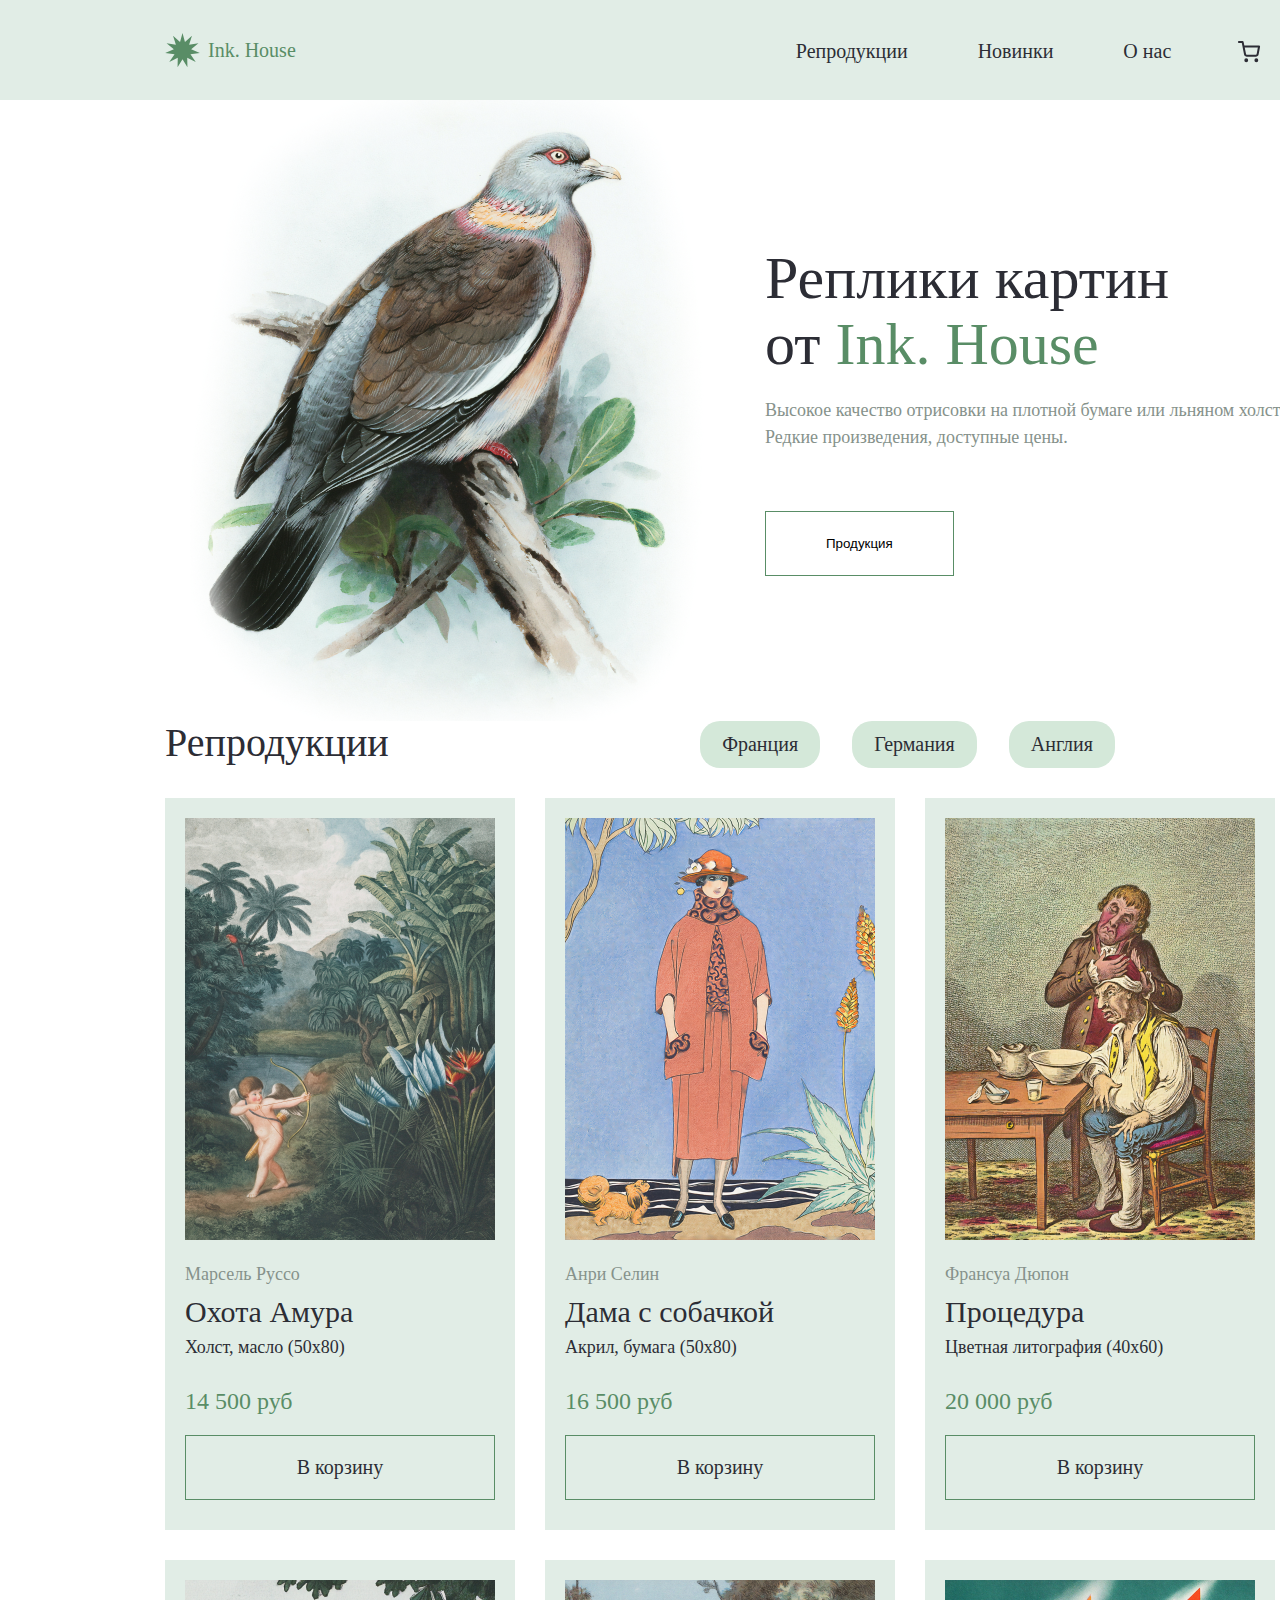
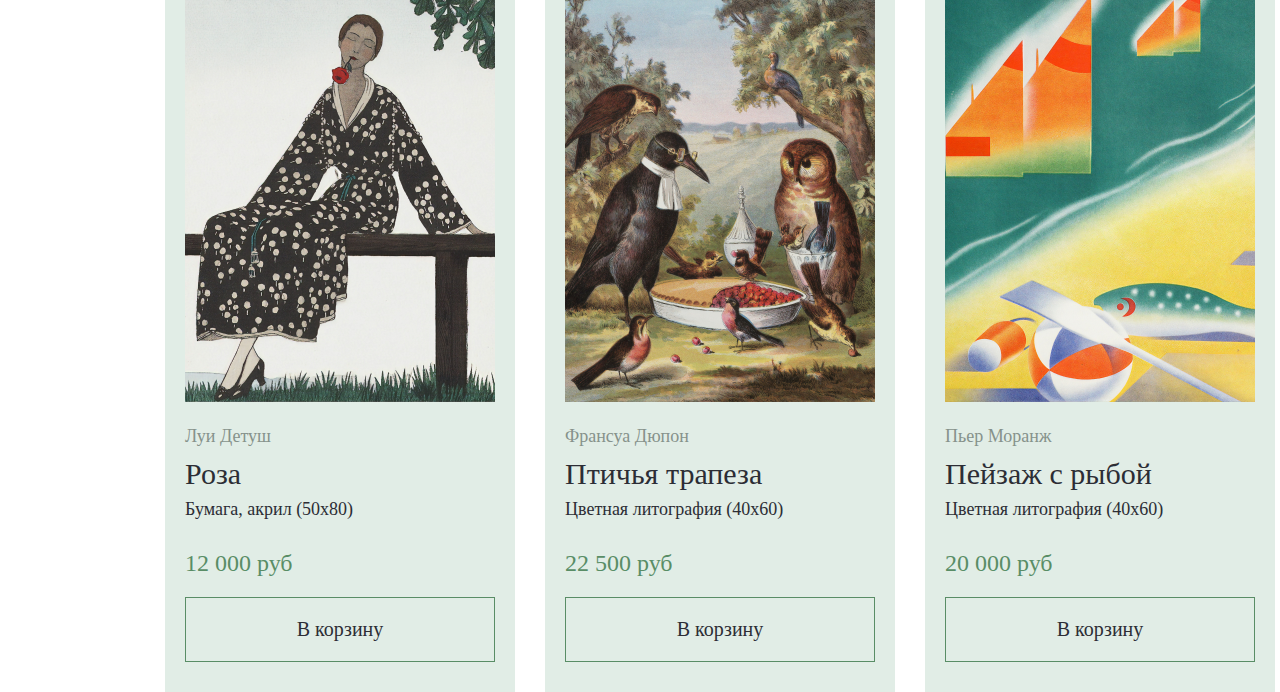
==== main.html @ d9ef2e5d "House" ====
<!DOCTYPE html>
<html lang="en">
  <head>
    <meta charset="UTF-8" />
    <meta name="viewport" content="width=device-width, initial-scale=1.0" />
    <link
      rel="shortcut icon"
      href="/style/img/favicon.ico"
      type="image/x-icon"
    />
    <link rel="stylesheet" href="/style/style.css" />
    <title>House</title>
  </head>
  <body>
    <section class="main">
      <header class="header">
        <div class="container">
          <div class="header__wrapper">
            <div class="header__content">
              <img src="style/img/svg/1.svg" alt="1" />
              <span class="header__name">Ink. House</span>
            </div>
            <!-- //menu -->
            <nav class="header__nav">
              <ul class="header__menu">
                <li><a class="header__menu-itm" href="#">Репродукции</a></li>
                <li><a class="header__menu-itm" href="#">Новинки</a></li>
                <li><a class="header__menu-itm" href="#">О нас</a></li>
                <li>
                  <a class="header__menu-itm-cart" href="#"
                    ><svg
                      width="24"
                      height="24"
                      viewbox="0 0 24 24"
                      fill="none"
                      xmlns="http://www.w3.org/2000/svg"
                    >
                      <path
                        d="M9.24992 21.1667C9.75618 21.1667 10.1666 20.7563 10.1666 20.25C10.1666 19.7438 9.75618 19.3334 9.24992 19.3334C8.74366 19.3334 8.33325 19.7438 8.33325 20.25C8.33325 20.7563 8.74366 21.1667 9.24992 21.1667Z"
                        stroke="currentColor"
                        stroke-width="2"
                        stroke-linecap="round"
                        stroke-linejoin="round"
                      />
                      <path
                        d="M19.3334 21.1667C19.8397 21.1667 20.2501 20.7563 20.2501 20.25C20.2501 19.7438 19.8397 19.3334 19.3334 19.3334C18.8272 19.3334 18.4167 19.7438 18.4167 20.25C18.4167 20.7563 18.8272 21.1667 19.3334 21.1667Z"
                        stroke="currentColor"
                        stroke-width="2"
                        stroke-linecap="round"
                        stroke-linejoin="round"
                      />
                      <path
                        d="M1.91675 1.91663H5.58341L8.04008 14.1908C8.12391 14.6128 8.3535 14.9919 8.68866 15.2617C9.02383 15.5315 9.44322 15.6749 9.87341 15.6666H18.7834C19.2136 15.6749 19.633 15.5315 19.9682 15.2617C20.3033 14.9919 20.5329 14.6128 20.6167 14.1908L22.0834 6.49996H6.50008"
                        stroke="currentColor"
                        stroke-width="2"
                        stroke-linecap="round"
                        stroke-linejoin="round"
                      />
                    </svg>
                  </a>
                </li>
              </ul>
            </nav>
          </div>
        </div>
      </header>
      <!-- //main -->
      <div class="container">
        <div class="main__wrapper">
          <img class="main__img" src="./style/img/png/3.png" alt="3" />
          <div class="main__block">
            <h1 class="main__title">
              Реплики картин от <span class="main__title-green"
                >Ink. House</span
              >
            </h1>
            <p class="main__text">
              Высокое качество отрисовки на плотной бумаге или льняном холсте.
              Редкие произведения, доступные цены.
            </p>
            <button class="main__btn">Продукция</button>
          </div>
        </div>
      </div>
    </section>
    <!-- //catalog -->
    <section class="catalog">
      <div class="container">
        <div class="catalog__wrapper">
          <div class="catalog__container">
            <span class="catalog__title">Репродукции</span>

            <div class="catalog__countries">
              <button class="catalog__btn">Франция</button>
              <button class="catalog__btn">Германия</button>
              <button class="catalog__btn">Англия</button>
            </div>
          </div>
        </div>
        <!-- //card -->
        <div class="card__wrapper">
          <!-- //card-1 -->
          <div class="card__container">
            <img class="card__img" src="style/img/jpj/1.jpg" alt="1" />
            <div class="card__block">
              <span class="card__name">Марсель Руссо</span>
              <span class="card__title">Охота Амура</span>
              <span class="card__description">Холст, масло (50х80) </span>
              <span class="card__price">14 500 руб</span>
              <button class="card__btn">В корзину</button>
            </div>
          </div>
          <!-- //card-2 -->
          <div class="card__container">
            <img class="card__img" src="style/img/jpj/2.jpg" alt="1" />
            <div class="card__block">
              <span class="card__name">Анри Селин</span>
              <span class="card__title">Дама с собачкой</span>
              <span class="card__description">Акрил, бумага (50х80)</span>
              <span class="card__price">16 500 руб</span>
              <button class="card__btn">В корзину</button>
            </div>
          </div>
          <!-- //card-3 -->
          <div class="card__container">
            <img class="card__img" src="style/img/jpj/3.jpg" alt="1" />
            <div class="card__block">
              <span class="card__name">Франсуа Дюпон</span>
              <span class="card__title">Процедура</span>
              <span class="card__description">Цветная литография (40х60) </span>
              <span class="card__price">20 000 руб</span>
              <button class="card__btn">В корзину</button>
            </div>
          </div>
          <!-- //card-4 -->
          <div class="card__container">
            <img class="card__img" src="style/img/jpj/4.jpg" alt="1" />
            <div class="card__block">
              <span class="card__name">Луи Детуш</span>
              <span class="card__title">Роза</span>
              <span class="card__description">Бумага, акрил (50х80)</span>
              <span class="card__price">12 000 руб</span>
              <button class="card__btn">В корзину</button>
            </div>
          </div>
          <!-- //card-5 -->
          <div class="card__container">
            <img class="card__img" src="style/img/jpj/5.jpg" alt="1" />
            <div class="card__block">
              <span class="card__name">Франсуа Дюпон</span>
              <span class="card__title">Птичья трапеза</span>
              <span class="card__description">Цветная литография (40х60)</span>
              <span class="card__price">22 500 руб</span>
              <button class="card__btn">В корзину</button>
            </div>
          </div>
          <!-- //card-6 -->
          <div class="card__container">
            <img class="card__img" src="style/img/jpj/6.jpg" alt="1" />
            <div class="card__block">
              <span class="card__name">Пьер Моранж</span>
              <span class="card__title">Пейзаж с рыбой</span>
              <span class="card__description">Цветная литография (40х60)</span>
              <span class="card__price">20 000 руб</span>
              <button class="card__btn">В корзину</button>
            </div>
          </div>
        </div>
      </div>
    </section>
  </body>
</html>
---- style/style.css ----
@font-face {
  font-family: "Raleway ";
  src: url("style/fonts/Raleway-Italic-VariableFont_wght.ttf") format("truetype");
  font-weight: 500;
  font-style: normal;
}
@font-face {
  font-family: "Raleway ";
  src: url("style/fonts/Raleway-VariableFont_wght.ttf") format("truetype");
  font-weight: 700;
  font-style: normal;
}
.main__wrapper {
  display: grid;
  grid-template-columns: max-content max-content;
  -moz-column-gap: 60px;
       column-gap: 60px;
}
.main__img {
  max-width: 540px;
  width: 100%;
  height: 621px;
}
.main__block {
  margin-top: 145px;
  max-width: 540px;
  width: 100%;
  height: 331px;
}
.main__title {
  font-family: "Raleway ";
  font-size: 60px;
  font-weight: 500;
  color: #2c2d35;
  font-style: normal;
  line-height: 110%;
}
.main__title-green {
  color: #598d66;
}
.main__text {
  margin-top: 20px;
  margin-bottom: 60px;
  font-family: "Raleway ";
  font-size: 18px;
  font-weight: 500;
  color: #86928b;
  font-style: normal;
  line-height: 150%;
}
.main__btn {
  display: inline-flex;
  height: 65px;
  padding: 20px 60px;
  justify-content: center;
  align-items: center;
  gap: 6px;
  flex-shrink: 0;
  border: 1px solid #598d66;
}
.main__btn:hover {
  transition: background-color 0.3s ease;
  color: #f4f6f5;
  background: #598d66;
}
.main__btn:focus {
  color: #598d66;
  border: 1px solid #598d66;
  background: #d4e8d9;
}
.main__btn:active {
  color: #fff;
  background: #376b44;
}

* {
  box-sizing: border-box;
}
*::before {
  box-sizing: border-box;
}
*::after {
  box-sizing: border-box;
}

body {
  margin: 0px;
  padding: 0px;
}

h1 {
  margin: 0;
}

h4 {
  margin: 0;
}

h3 {
  width: -moz-fit-content;
  width: fit-content;
  margin: 0;
}

p {
  margin: 0;
}

h5 {
  margin: 0;
}

ul {
  -webkit-margin-before: 0px;
          margin-block-start: 0px;
  -webkit-margin-after: 0px;
          margin-block-end: 0px;
  -webkit-margin-start: 0px;
          margin-inline-start: 0px;
  -webkit-margin-end: 0px;
          margin-inline-end: 0px;
  -webkit-padding-start: 0px;
          padding-inline-start: 0px;
  margin: 0;
  padding: 0;
  list-style: none;
}
ul li {
  list-style: none;
}

ol {
  margin: 0;
  padding: 0;
}

li {
  margin: 0;
  padding: 0;
}

h2 {
  margin: 0;
}

button {
  padding: 0;
  border: none;
  background-color: transparent;
  cursor: pointer;
}

a {
  outline: none;
  color: inherit;
  text-decoration: none;
}
a:link {
  outline: none;
  text-decoration: none;
}
a:visited {
  outline: none;
  color: inherit;
  text-decoration: none;
}
a:focus {
  outline: none;
  color: inherit;
  text-decoration: none;
}
a:active {
  outline: none;
  color: inherit;
  text-decoration: none;
}

.container {
  margin-left: 165px;
  margin-right: 165px;
}

.header {
  padding: 33px 0 32px 0;
  height: 100px;
  background: #e1ede6;
}
.header__wrapper {
  display: grid;
  grid-template-columns: max-content max-content;
  gap: 495px;
}
.header__content {
  display: flex;
  height: 35px;
  align-items: center;
  gap: 8px;
}
.header__name {
  font-family: "Raleway ";
  font-size: 20px;
  font-weight: 500;
  color: #598d66;
  font-style: normal;
}
.header__nav {
  display: flex;
  align-items: center;
}
.header__menu {
  height: 23px;
  -moz-column-gap: 60px;
       column-gap: 60px;
  display: grid;
  align-items: center;
  grid-template-columns: max-content max-content max-content max-content;
}
.header__menu-itm {
  padding: 0px 5px;
  font-family: "Raleway ";
  font-size: 20px;
  font-weight: 500;
  color: #2c2d35;
  font-style: normal;
}
.header__menu-itm:hover {
  transition: color 0.3s ease;
  color: #598d66;
}
.header__menu-itm:focus {
  color: #2c2d35;
  background: #d4e8d9;
}
.header__menu-itm:active {
  color: #376b44;
}
.header__menu-itm-cart {
  color: #2c2d35;
  padding: 1px;
  display: flex;
  height: 24px;
}
.header__menu-itm-cart:hover {
  transition: color 0.3s ease;
  color: #598d66;
}
.header__menu-itm-cart:focus {
  color: #598d66;
  background: #d4e8d9;
}
.header__menu-itm-cart:active {
  color: #376b44;
}

.catalog__container {
  display: grid;
  grid-template-columns: repeat(2, max-content);
  justify-content: space-between;
}
.catalog__title {
  font-family: "Raleway ";
  font-size: 40px;
  font-weight: 500;
  color: #2c2d35;
  font-style: normal;
  line-height: 110%;
}
.catalog__countries {
  display: grid;
  grid-template-columns: repeat(3, max-content);
  -moz-column-gap: 32px;
       column-gap: 32px;
}
.catalog__btn {
  padding: 10px 20px;
  border-radius: 20px;
  background: #d4e8d9;
  border: 2px solid transparent;
  font-family: "Raleway ";
  font-size: 20px;
  font-weight: 500;
  color: #2c2d35;
  font-style: normal;
  line-height: normal;
}
.catalog__btn:hover {
  color: #f4f6f5;
  background: #598d66;
  transition: background-color 0.3s ease;
}
.catalog__btn:focus {
  color: #2c2d35;
  border: 2px solid #598d66;
  background: #d4e8d9;
}
.catalog__btn:active {
  color: #f4f6f5;
  background: #376b44;
}

.card__wrapper {
  margin-top: 30px;
  -moz-column-gap: 30px;
       column-gap: 30px;
  row-gap: 30px;
  display: grid;
  grid-template-columns: repeat(3, max-content);
  grid-template-rows: repeat(2, max-content);
}
.card__container {
  max-width: 350px;
  background-color: #e1ede6;
}
.card__img {
  margin: 20px;
  max-width: 310px;
  width: 100%;
}
.card__block {
  display: grid;
  grid-template-rows: repeat(5, max-content);
  padding-left: 20px;
  padding-right: 20px;
}
.card__name {
  font-family: "Raleway ";
  font-size: 18px;
  font-weight: 500;
  color: #86928b;
  font-style: normal;
  line-height: normal;
}
.card__title {
  margin-top: 10px;
  margin-bottom: 8px;
  font-family: "Raleway ";
  font-size: 30px;
  font-weight: 500;
  color: #2c2d35;
  font-style: normal;
  line-height: normal;
}
.card__description {
  font-family: "Raleway ";
  font-size: 18px;
  font-weight: 500;
  color: #2c2d35;
  font-style: normal;
  line-height: normal;
}
.card__price {
  margin-top: 30px;
  margin-bottom: 20px;
  font-family: "Raleway ";
  font-size: 24px;
  font-weight: 500;
  color: #598d66;
  font-style: normal;
  line-height: normal;
}
.card__btn {
  margin-bottom: 30px;
  display: flex;
  width: 310px;
  height: 65px;
  padding: 20px 60px;
  justify-content: center;
  align-items: center;
  border: 1px solid #598d66;
  font-family: "Raleway ";
  font-size: 20px;
  font-weight: 500;
  color: #2c2d35;
  font-style: normal;
  line-height: normal;
}
.card__btn:hover {
  color: #f4f6f5;
  background: #598d66;
  transition: background-color 0.3s ease;
}
.card__btn:focus {
  color: #2c2d35;
  border: 2px solid #598d66;
  background: #d4e8d9;
}
.card__btn:active {
  color: #f4f6f5;
  background: #376b44;
}/*# sourceMappingURL=style.css.map */
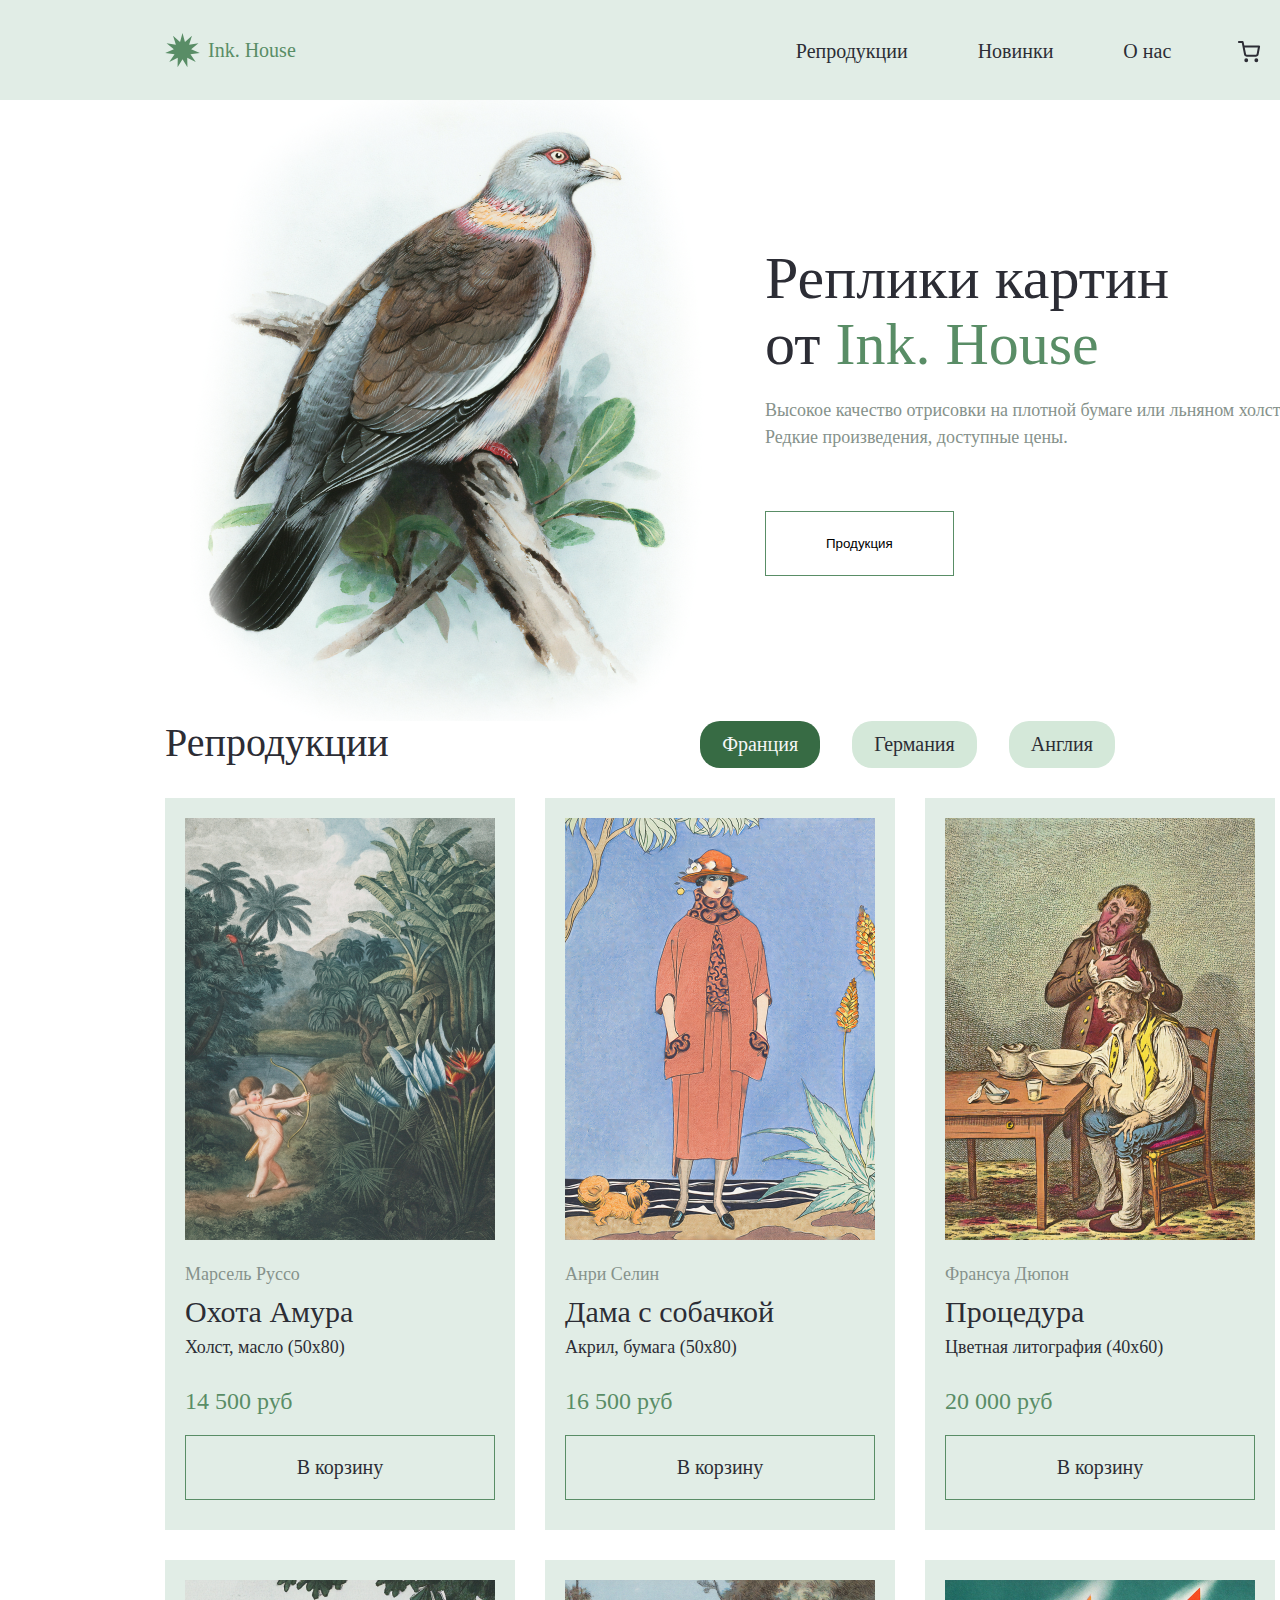
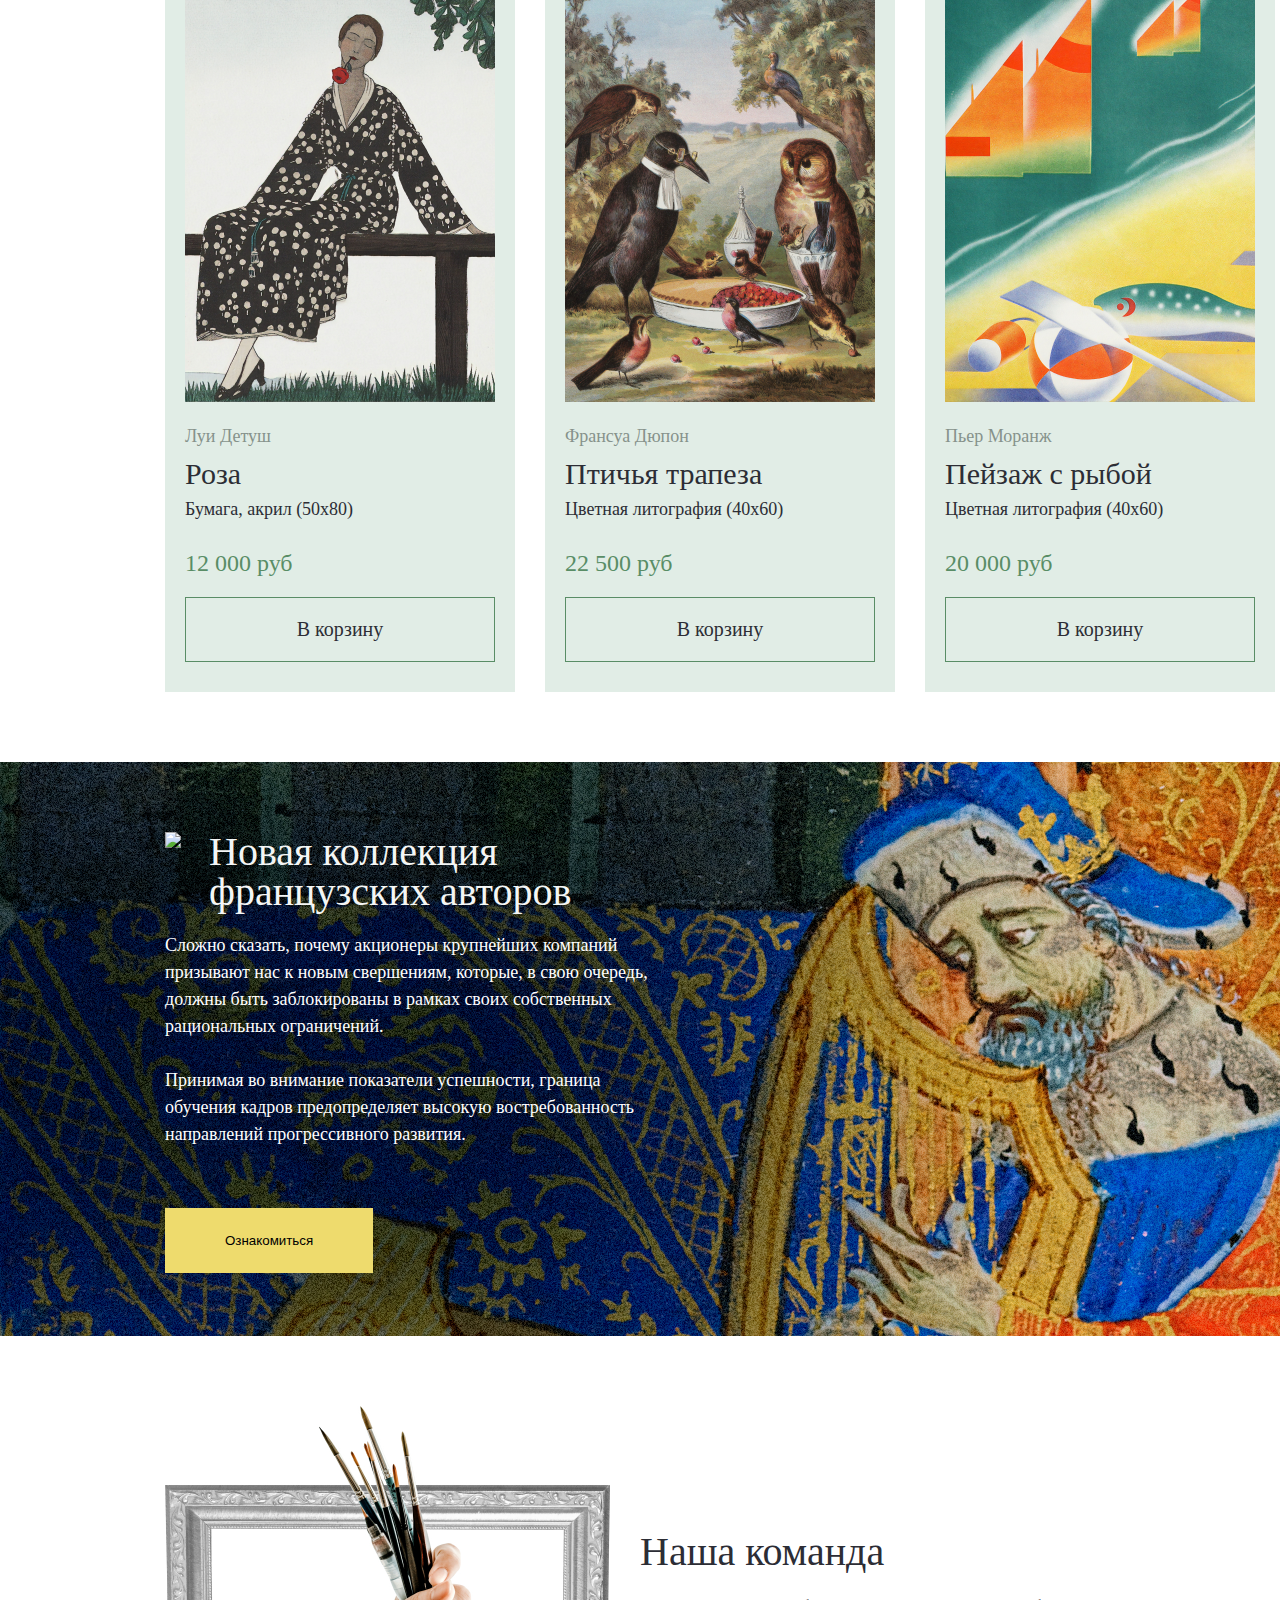
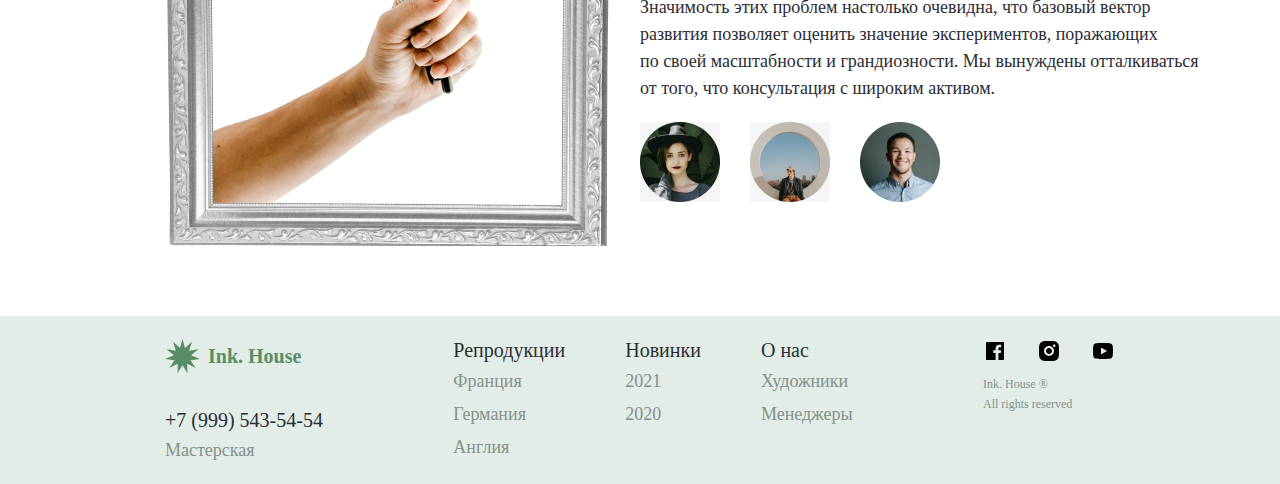
==== commit 145dc671: "House" ====
--- a/main.html
+++ b/main.html
@@ -55,9 +55,11 @@
                         stroke-width="2"
                         stroke-linecap="round"
                         stroke-linejoin="round"
-                      />
-                    </svg>
-                  </a>
+                      /></svg
+                    ><span class="header__menu-itm-cart-counter add_cart"
+                      >0</span
+                    ></a
+                  >
                 </li>
               </ul>
             </nav>
@@ -91,82 +93,366 @@
             <span class="catalog__title">Репродукции</span>
 
             <div class="catalog__countries">
-              <button class="catalog__btn">Франция</button>
-              <button class="catalog__btn">Германия</button>
-              <button class="catalog__btn">Англия</button>
-            </div>
-          </div>
-        </div>
-        <!-- //card -->
-        <div class="card__wrapper">
+              <button class="catalog__btn" data-target="block1">Франция</button>
+              <button class="catalog__btn" data-target="block2">
+                Германия
+              </button>
+              <button class="catalog__btn" data-target="block3">Англия</button>
+            </div>
+          </div>
+        </div>
+        <!-- //card france -->
+        <div class="card__wrapper card__wrapper-js active" id="block1">
           <!-- //card-1 -->
           <div class="card__container">
-            <img class="card__img" src="style/img/jpj/1.jpg" alt="1" />
+            <img class="card__img" src="style/img/jpj/france/1.jpg" alt="1" />
             <div class="card__block">
               <span class="card__name">Марсель Руссо</span>
               <span class="card__title">Охота Амура</span>
               <span class="card__description">Холст, масло (50х80) </span>
               <span class="card__price">14 500 руб</span>
-              <button class="card__btn">В корзину</button>
+              <button class="card__btn addToCartBtn">В корзину</button>
             </div>
           </div>
           <!-- //card-2 -->
           <div class="card__container">
-            <img class="card__img" src="style/img/jpj/2.jpg" alt="1" />
+            <img class="card__img" src="style/img/jpj/france/2.jpg" alt="2" />
             <div class="card__block">
               <span class="card__name">Анри Селин</span>
               <span class="card__title">Дама с собачкой</span>
               <span class="card__description">Акрил, бумага (50х80)</span>
               <span class="card__price">16 500 руб</span>
-              <button class="card__btn">В корзину</button>
+              <button class="card__btn addToCartBtn">В корзину</button>
             </div>
           </div>
           <!-- //card-3 -->
           <div class="card__container">
-            <img class="card__img" src="style/img/jpj/3.jpg" alt="1" />
+            <img class="card__img" src="style/img/jpj/france/3.jpg" alt="3" />
             <div class="card__block">
               <span class="card__name">Франсуа Дюпон</span>
               <span class="card__title">Процедура</span>
               <span class="card__description">Цветная литография (40х60) </span>
               <span class="card__price">20 000 руб</span>
-              <button class="card__btn">В корзину</button>
+              <button class="card__btn addToCartBtn">В корзину</button>
             </div>
           </div>
           <!-- //card-4 -->
           <div class="card__container">
-            <img class="card__img" src="style/img/jpj/4.jpg" alt="1" />
+            <img class="card__img" src="style/img/jpj/france/4.jpg" alt="4" />
             <div class="card__block">
               <span class="card__name">Луи Детуш</span>
               <span class="card__title">Роза</span>
               <span class="card__description">Бумага, акрил (50х80)</span>
               <span class="card__price">12 000 руб</span>
-              <button class="card__btn">В корзину</button>
+              <button class="card__btn addToCartBtn">В корзину</button>
             </div>
           </div>
           <!-- //card-5 -->
           <div class="card__container">
-            <img class="card__img" src="style/img/jpj/5.jpg" alt="1" />
+            <img class="card__img" src="style/img/jpj/france/5.jpg" alt="5" />
             <div class="card__block">
               <span class="card__name">Франсуа Дюпон</span>
               <span class="card__title">Птичья трапеза</span>
               <span class="card__description">Цветная литография (40х60)</span>
               <span class="card__price">22 500 руб</span>
-              <button class="card__btn">В корзину</button>
+              <button class="card__btn addToCartBtn">В корзину</button>
             </div>
           </div>
           <!-- //card-6 -->
           <div class="card__container">
-            <img class="card__img" src="style/img/jpj/6.jpg" alt="1" />
+            <img class="card__img" src="style/img/jpj/france/6.jpg" alt="6" />
             <div class="card__block">
               <span class="card__name">Пьер Моранж</span>
               <span class="card__title">Пейзаж с рыбой</span>
               <span class="card__description">Цветная литография (40х60)</span>
               <span class="card__price">20 000 руб</span>
-              <button class="card__btn">В корзину</button>
+              <button class="card__btn addToCartBtn">В корзину</button>
+            </div>
+          </div>
+        </div>
+        <!-- //card germany -->
+        <div class="card__wrapper card__wrapper-js" id="block2">
+          <!-- //card-1 -->
+          <div class="card__container">
+            <img class="card__img" src="style/img/jpj/germany/1.jpg" alt="1" />
+            <div class="card__block">
+              <span class="card__name">Курт Вернер</span>
+              <span class="card__title">Над городом</span>
+              <span class="card__description">Цветная литография (40х60)</span>
+              <span class="card__price">16 000 руб</span>
+              <button class="card__btn addToCartBtn">В корзину</button>
+            </div>
+          </div>
+          <!-- //card-2 -->
+          <div class="card__container">
+            <img class="card__img" src="style/img/jpj/germany/2.jpg" alt="1" />
+            <div class="card__block">
+              <span class="card__name">Макс Рихтер</span>
+              <span class="card__title">Птенцы</span>
+              <span class="card__description">Холст, масло (50х80)</span>
+              <span class="card__price">14 500 руб</span>
+              <button class="card__btn addToCartBtn">В корзину</button>
+            </div>
+          </div>
+          <!-- //card-3 -->
+          <div class="card__container">
+            <img class="card__img" src="style/img/jpj/germany/3.jpg" alt="1" />
+            <div class="card__block">
+              <span class="card__name">Мартин Майер</span>
+              <span class="card__title">Среди листьев</span>
+              <span class="card__description">Цветная литография (40х60)</span>
+              <span class="card__price">20 000 руб</span>
+              <button class="card__btn addToCartBtn">В корзину</button>
+            </div>
+          </div>
+          <!-- //card-4 -->
+          <div class="card__container">
+            <img class="card__img" src="style/img/jpj/germany/4.jpg" alt="1" />
+            <div class="card__block">
+              <span class="card__name">Герман Беккер</span>
+              <span class="card__title">Яркая птица</span>
+              <span class="card__description">Цветная литография (40х60)</span>
+              <span class="card__price">13 000 руб</span>
+              <button class="card__btn addToCartBtn">В корзину</button>
+            </div>
+          </div>
+          <!-- //card-5 -->
+          <div class="card__container">
+            <img class="card__img" src="style/img/jpj/germany/5.jpg" alt="1" />
+            <div class="card__block">
+              <span class="card__name">Вульф Бауэр</span>
+              <span class="card__title">Дятлы</span>
+              <span class="card__description">Бумага, акрил (50х80) </span>
+              <span class="card__price">20 000 руб</span>
+              <button class="card__btn addToCartBtn">В корзину</button>
+            </div>
+          </div>
+          <!-- //card-6 -->
+          <div class="card__container">
+            <img class="card__img" src="style/img/jpj/germany/6.jpg" alt="1" />
+            <div class="card__block">
+              <span class="card__name">Вальтер Хартманн</span>
+              <span class="card__title">Большие воды</span>
+              <span class="card__description">Бумага, акрил (50х80)</span>
+              <span class="card__price">23 000 руб</span>
+              <button class="card__btn addToCartBtn">В корзину</button>
+            </div>
+          </div>
+        </div>
+        <!-- //card england -->
+        <div class="card__wrapper card__wrapper-js" id="block3">
+          <!-- //card-1 -->
+          <div class="card__container">
+            <img class="card__img" src="style/img/jpj/england/1.jpg" alt="1" />
+            <div class="card__block">
+              <span class="card__name">Пол Смит</span>
+              <span class="card__title">Дикий зверь</span>
+              <span class="card__description">Акварель, бумага (50х80) </span>
+              <span class="card__price">19 500 руб</span>
+              <button class="card__btn addToCartBtn">В корзину</button>
+            </div>
+          </div>
+          <!-- //card-2 -->
+          <div class="card__container">
+            <img class="card__img" src="style/img/jpj/england/2.jpg" alt="1" />
+            <div class="card__block">
+              <span class="card__name">Джон Уайт</span>
+              <span class="card__title">Скалистый берег</span>
+              <span class="card__description">Цветная литография (40х60)</span>
+              <span class="card__price">17 500 руб</span>
+              <button class="card__btn addToCartBtn">В корзину</button>
+            </div>
+          </div>
+          <!-- //card-3 -->
+          <div class="card__container">
+            <img class="card__img" src="style/img/jpj/england/3.jpg" alt="1" />
+            <div class="card__block">
+              <span class="card__name">Джим Уотсон</span>
+              <span class="card__title">Река и горы</span>
+              <span class="card__description">Акварель, бумага (50х80) </span>
+              <span class="card__price">20 500 руб</span>
+              <button class="card__btn addToCartBtn">В корзину</button>
+            </div>
+          </div>
+          <!-- //card-4 -->
+          <div class="card__container">
+            <img class="card__img" src="style/img/jpj/england/4.jpg" alt="1" />
+            <div class="card__block">
+              <span class="card__name">Юджин Зиллион</span>
+              <span class="card__title">Белый попугай</span>
+              <span class="card__description">Цветная литография (40х60)</span>
+              <span class="card__price">15 500 руб</span>
+              <button class="card__btn addToCartBtn">В корзину</button>
+            </div>
+          </div>
+          <!-- //card-5 -->
+          <div class="card__container">
+            <img class="card__img" src="style/img/jpj/england/5.jpg" alt="1" />
+            <div class="card__block">
+              <span class="card__name">Эрик Гиллман</span>
+              <span class="card__title">Ночная рыба</span>
+              <span class="card__description">Бумага, акрил (50х80)</span>
+              <span class="card__price">12 500 руб</span>
+              <button class="card__btn addToCartBtn">В корзину</button>
+            </div>
+          </div>
+          <!-- //card-6 -->
+          <div class="card__container">
+            <img class="card__img" src="style/img/jpj/england/6.jpg" alt="1" />
+            <div class="card__block">
+              <span class="card__name">Альфред Барр</span>
+              <span class="card__title">Рыжий кот</span>
+              <span class="card__description">Цветная литография (40х60)</span>
+              <span class="card__price">21 000 руб</span>
+              <button class="card__btn addToCartBtn">В корзину</button>
             </div>
           </div>
         </div>
       </div>
     </section>
+    <!-- //new__collection -->
+    <section class="new__wrapper">
+      <div class="container">
+        <div class="new__block">
+          <img src="/style/img/svg/3.svg" alt="3" />
+          <span class="new__title">Новая коллекция французских авторов</span>
+        </div>
+        <pre class="new__text">
+          Сложно сказать, почему акционеры крупнейших компаний призывают нас к новым свершениям, которые, в свою очередь, должны быть заблокированы в рамках своих собственных рациональных ограничений.
+
+          Принимая во внимание показатели успешности, граница обучения кадров предопределяет высокую востребованность направлений прогрессивного развития.
+        </pre>
+        <button class="new__btn">Ознакомиться</button>
+      </div>
+    </section>
+    <section class="team">
+      <div class="container">
+        <div class="team__wrapper">
+          <img class="team__img" src="./style/img/jpj/11.jpg" alt="11" />
+          <div class="team__content">
+            <span class="team__titile">Наша команда</span>
+            <p class="team__text">
+              Значимость этих проблем настолько очевидна, что базовый вектор
+              развития позволяет оценить значение экспериментов, поражающих
+              по своей масштабности и грандиозности. Мы вынуждены отталкиваться
+              от того, что консультация с широким активом.
+            </p>
+            <div class="team__block">
+              <img class="team__icon" src="style/img/png/4.png" alt="4" />
+              <img class="team__icon" src="style/img/png/5.png" alt="5" />
+              <img class="team__icon" src="style/img/png/6.png" alt="6" />
+            </div>
+          </div>
+        </div>
+      </div>
+    </section>
+    <!-- //footer -->
+    <section class="footer">
+      <div class="container">
+        <div class="footer__wrapper">
+          <!-- //logo -->
+          <div class="footer__logo-block">
+            <div class="footer__logo">
+              <img
+                class="footer__logo-img"
+                src="/style/img/svg/1.svg"
+                alt="1"
+              />
+              <span class="footer__logo-title">Ink. House</span>
+            </div>
+            <!-- //contact -->
+            <div class="footer__contact">
+              <div class="footer__contact-tel">
+                <a href="tel:+7 (999) 543-54-54">+7 (999) 543-54-54</a>
+              </div>
+              <span class="footer__contact-title">Мастерская</span>
+            </div>
+          </div>
+
+          <!-- //nav -->
+          <div class="footer__nav">
+            <div>
+              <span class="footer__nav-title">Репродукции</span>
+              <ul class="footer__nav-rows">
+                <li><a href="#">Франция</a></li>
+                <li><a href="#">Германия</a></li>
+                <li><a href="#">Англия</a></li>
+              </ul>
+            </div>
+            <div>
+              <span class="footer__nav-title">Новинки</span>
+              <ul class="footer__nav-rows">
+                <li><a href="#">2021</a></li>
+                <li><a href="#">2020</a></li>
+              </ul>
+            </div>
+            <div>
+              <span class="footer__nav-title">О нас</span>
+              <ul class="footer__nav-rows">
+                <li><a href="#">Художники</a></li>
+                <li><a href="#">Менеджеры</a></li>
+              </ul>
+            </div>
+          </div>
+          <!-- //icon -->
+          <div class="footer__icon-block">
+            <div class="footer__icon-content">
+              <!-- //fb -->
+              <a href="#" class="footer__icon-item">
+                <svg
+                  xmlns="http://www.w3.org/2000/svg"
+                  width="24"
+                  height="24"
+                  viewBox="0 0 24 24"
+                  fill="none"
+                >
+                  <path
+                    d="M15.402 21V14.034H17.735L18.084 11.326H15.402V9.598C15.402 8.814 15.62 8.279 16.744 8.279H18.178V5.857C17.4838 5.78334 16.7861 5.74762 16.088 5.75C14.021 5.75 12.606 7.012 12.606 9.33V11.326H10.268V14.034H12.606V21H4C3.73478 21 3.48043 20.8946 3.29289 20.7071C3.10536 20.5196 3 20.2652 3 20V4C3 3.73478 3.10536 3.48043 3.29289 3.29289C3.48043 3.10536 3.73478 3 4 3H20C20.2652 3 20.5196 3.10536 20.7071 3.29289C20.8946 3.48043 21 3.73478 21 4V20C21 20.2652 20.8946 20.5196 20.7071 20.7071C20.5196 20.8946 20.2652 21 20 21H15.402Z"
+                    fill="currentColor"
+                  />
+                </svg>
+              </a>
+              <!-- //inst -->
+              <a href="#" class="footer__icon-item">
+                <svg
+                  xmlns="http://www.w3.org/2000/svg"
+                  width="24"
+                  height="24"
+                  viewBox="0 0 24 24"
+                  fill="none"
+                >
+                  <path
+                    d="M12 2C14.717 2 15.056 2.01 16.122 2.06C17.187 2.11 17.912 2.277 18.55 2.525C19.21 2.779 19.766 3.123 20.322 3.678C20.8305 4.1779 21.224 4.78259 21.475 5.45C21.722 6.087 21.89 6.813 21.94 7.878C21.987 8.944 22 9.283 22 12C22 14.717 21.99 15.056 21.94 16.122C21.89 17.187 21.722 17.912 21.475 18.55C21.2247 19.2178 20.8311 19.8226 20.322 20.322C19.822 20.8303 19.2173 21.2238 18.55 21.475C17.913 21.722 17.187 21.89 16.122 21.94C15.056 21.987 14.717 22 12 22C9.283 22 8.944 21.99 7.878 21.94C6.813 21.89 6.088 21.722 5.45 21.475C4.78233 21.2245 4.17753 20.8309 3.678 20.322C3.16941 19.8222 2.77593 19.2175 2.525 18.55C2.277 17.913 2.11 17.187 2.06 16.122C2.013 15.056 2 14.717 2 12C2 9.283 2.01 8.944 2.06 7.878C2.11 6.812 2.277 6.088 2.525 5.45C2.77524 4.78218 3.1688 4.17732 3.678 3.678C4.17767 3.16923 4.78243 2.77573 5.45 2.525C6.088 2.277 6.812 2.11 7.878 2.06C8.944 2.013 9.283 2 12 2ZM12 7C10.6739 7 9.40215 7.52678 8.46447 8.46447C7.52678 9.40215 7 10.6739 7 12C7 13.3261 7.52678 14.5979 8.46447 15.5355C9.40215 16.4732 10.6739 17 12 17C13.3261 17 14.5979 16.4732 15.5355 15.5355C16.4732 14.5979 17 13.3261 17 12C17 10.6739 16.4732 9.40215 15.5355 8.46447C14.5979 7.52678 13.3261 7 12 7ZM18.5 6.75C18.5 6.41848 18.3683 6.10054 18.1339 5.86612C17.8995 5.6317 17.5815 5.5 17.25 5.5C16.9185 5.5 16.6005 5.6317 16.3661 5.86612C16.1317 6.10054 16 6.41848 16 6.75C16 7.08152 16.1317 7.39946 16.3661 7.63388C16.6005 7.8683 16.9185 8 17.25 8C17.5815 8 17.8995 7.8683 18.1339 7.63388C18.3683 7.39946 18.5 7.08152 18.5 6.75ZM12 9C12.7956 9 13.5587 9.31607 14.1213 9.87868C14.6839 10.4413 15 11.2044 15 12C15 12.7956 14.6839 13.5587 14.1213 14.1213C13.5587 14.6839 12.7956 15 12 15C11.2044 15 10.4413 14.6839 9.87868 14.1213C9.31607 13.5587 9 12.7956 9 12C9 11.2044 9.31607 10.4413 9.87868 9.87868C10.4413 9.31607 11.2044 9 12 9Z"
+                    fill="currentColor"
+                  />
+                </svg>
+              </a>
+              <!-- //yt -->
+              <a href="#" class="footer__icon-item"
+                ><svg
+                  xmlns="http://www.w3.org/2000/svg"
+                  width="24"
+                  height="24"
+                  viewBox="0 0 24 24"
+                  fill="none"
+                >
+                  <path
+                    d="M21.543 6.498C22 8.28 22 12 22 12C22 12 22 15.72 21.543 17.502C21.289 18.487 20.546 19.262 19.605 19.524C17.896 20 12 20 12 20C12 20 6.107 20 4.395 19.524C3.45 19.258 2.708 18.484 2.457 17.502C2 15.72 2 12 2 12C2 12 2 8.28 2.457 6.498C2.711 5.513 3.454 4.738 4.395 4.476C6.107 4 12 4 12 4C12 4 17.896 4 19.605 4.476C20.55 4.742 21.292 5.516 21.543 6.498ZM10 15.5L16 12L10 8.5V15.5Z"
+                    fill="currentColor"
+                  /></svg
+              ></a>
+            </div>
+
+            <div class="footer__copyright">
+              <p>Ink. House &reg;</p>
+              <p>All rights reserved</p>
+            </div>
+          </div>
+        </div>
+      </div>
+    </section>
+    <script src="style/js/cards.js"></script>
+    <script src="style/js/cart_item_count.js"></script>
+    <script src="style/js/btn_animation.js"></script>
   </body>
 </html>
--- a/style/style.css
+++ b/style/style.css
@@ -102,6 +102,17 @@
   margin: 0;
 }
 
+span {
+  margin: 0;
+  padding: 0;
+}
+
+pre {
+  margin: 0;
+  padding: 0;
+  border: 0;
+}
+
 p {
   margin: 0;
 }
@@ -111,16 +122,11 @@
 }
 
 ul {
-  -webkit-margin-before: 0px;
-          margin-block-start: 0px;
-  -webkit-margin-after: 0px;
-          margin-block-end: 0px;
-  -webkit-margin-start: 0px;
-          margin-inline-start: 0px;
-  -webkit-margin-end: 0px;
-          margin-inline-end: 0px;
-  -webkit-padding-start: 0px;
-          padding-inline-start: 0px;
+  margin-block-start: 0px;
+  margin-block-end: 0px;
+  margin-inline-start: 0px;
+  margin-inline-end: 0px;
+  padding-inline-start: 0px;
   margin: 0;
   padding: 0;
   list-style: none;
@@ -251,6 +257,24 @@
 .header__menu-itm-cart:active {
   color: #376b44;
 }
+.header__menu-itm-cart-counter {
+  display: flex;
+  align-items: center;
+  justify-content: center;
+  margin-top: 1px;
+  width: 13px;
+  height: 13px;
+  position: absolute;
+  border-radius: 50%;
+  color: #fff;
+  background: #598d66;
+  text-align: center;
+  font-family: Raleway;
+  font-size: 10px;
+  font-style: normal;
+  font-weight: 700;
+  line-height: normal;
+}
 
 .catalog__container {
   display: grid;
@@ -297,6 +321,11 @@
   color: #f4f6f5;
   background: #376b44;
 }
+.catalog__btn.active {
+  display: block;
+  color: #f4f6f5;
+  background: #376b44;
+}
 
 .card__wrapper {
   margin-top: 30px;
@@ -306,6 +335,9 @@
   display: grid;
   grid-template-columns: repeat(3, max-content);
   grid-template-rows: repeat(2, max-content);
+}
+.card__wrapper-js {
+  display: none;
 }
 .card__container {
   max-width: 350px;
@@ -367,6 +399,7 @@
   justify-content: center;
   align-items: center;
   border: 1px solid #598d66;
+  transition: background-color 0.3s ease;
   font-family: "Raleway ";
   font-size: 20px;
   font-weight: 500;
@@ -385,6 +418,237 @@
   background: #d4e8d9;
 }
 .card__btn:active {
+  color: #fff;
+  background: #376b44;
+}
+
+.active {
+  display: grid;
+}
+
+.add_cart {
+  display: none;
+}
+
+.header__menu-itm-cart-counter {
+  display: inline-block;
+}
+
+.new__wrapper {
+  margin-top: 70px;
+  background-image: url(./img/jpj/10.jpg);
+  max-width: 1440px;
+  width: 100%;
+  height: 574px;
+}
+.new__container {
+  display: grid;
+  grid-template-rows: repeat(2, max-content);
+}
+.new__block {
+  padding-top: 70px;
+  -moz-column-gap: 20px;
+       column-gap: 20px;
+  display: grid;
+  grid-template-columns: repeat(2, max-content);
+}
+.new__title {
+  max-width: 421px;
+  width: 100%;
+  font-family: "Raleway ";
+  font-size: 40px;
+  font-weight: 500;
   color: #f4f6f5;
-  background: #376b44;
+  font-style: normal;
+  line-height: 100%;
+}
+.new__text {
+  max-width: 483px;
+  margin-top: 20px;
+  margin-bottom: 60px;
+  white-space: pre-line;
+  display: flex;
+  width: 100%;
+  font-family: "Raleway ";
+  font-size: 18px;
+  font-weight: 500;
+  color: #fff;
+  font-style: normal;
+  line-height: 150%;
+}
+.new__btn {
+  margin-bottom: 70px;
+  display: inline-flex;
+  height: 65px;
+  padding: 20px 60px;
+  justify-content: center;
+  align-items: center;
+  gap: 6px;
+  flex-shrink: 0;
+  background: #eedb6d;
+}
+.new__btn:hover {
+  transition: background-color 0.3s ease;
+  background: #faeb97;
+}
+.new__btn:focus {
+  border: 1px solid #a38314;
+  background: #faeb97;
+}
+.new__btn:active {
+  background: #d9b949;
+}
+
+.team__wrapper {
+  -moz-column-gap: 30px;
+       column-gap: 30px;
+  margin-top: 70px;
+  display: grid;
+  grid-template-columns: repeat(2, max-content);
+}
+.team__img {
+  max-width: 445px;
+  width: 100%;
+}
+.team__content {
+  width: 100%;
+  max-width: 559px;
+  margin-bottom: 44px;
+  margin-top: 124px;
+  display: grid;
+  grid-template-rows: repeat(3, max-content);
+  row-gap: 20px;
+}
+.team__titile {
+  font-family: "Raleway ";
+  font-size: 40px;
+  font-weight: 500;
+  color: #2c2d35;
+  font-style: normal;
+  line-height: 110%;
+}
+.team__text {
+  font-family: "Raleway ";
+  font-size: 18px;
+  font-weight: 500;
+  color: #2c2d35;
+  font-style: normal;
+  line-height: 150%;
+}
+.team__block {
+  display: grid;
+  grid-template-columns: repeat(3, max-content);
+  -moz-column-gap: 30px;
+       column-gap: 30px;
+}
+.team__icon {
+  max-width: 80px;
+  width: 100%;
+}
+
+.footer {
+  margin-top: 70px;
+  background: #e1ede6;
+}
+.footer__wrapper {
+  padding-bottom: 23px;
+  padding-top: 23px;
+  display: grid;
+  grid-template-columns: repeat(3, max-content);
+  justify-content: space-between;
+}
+.footer__logo-block {
+  display: grid;
+  grid-template-rows: repeat(2, max-content);
+  row-gap: 35px;
+}
+.footer__logo {
+  display: inline-flex;
+  height: 35px;
+  align-items: center;
+  gap: 8px;
+}
+.footer__logo-title {
+  font-family: "Raleway ";
+  font-size: 20px;
+  font-weight: 700;
+  color: #598d66;
+  font-style: normal;
+  line-height: normal;
+}
+.footer__contact {
+  display: grid;
+  grid-template-rows: repeat(2, max-content);
+  row-gap: 8px;
+}
+.footer__contact-tel {
+  font-family: "Raleway ";
+  font-size: 20px;
+  font-weight: 500;
+  color: #2c2d35;
+  font-style: normal;
+  line-height: normal;
+}
+.footer__contact-title {
+  font-family: "Raleway ";
+  font-size: 18px;
+  font-weight: 500;
+  color: #86928b;
+  font-style: normal;
+  line-height: normal;
+}
+.footer__nav {
+  display: grid;
+  grid-template-columns: repeat(3, max-content);
+  -moz-column-gap: 60px;
+       column-gap: 60px;
+}
+.footer__nav-title {
+  font-family: "Raleway ";
+  font-size: 20px;
+  font-weight: 500;
+  color: #2c2d35;
+  font-style: normal;
+  line-height: normal;
+}
+.footer__nav-rows {
+  font-family: "Raleway ";
+  font-size: 18px;
+  font-weight: 500;
+  color: #86928b;
+  font-style: normal;
+  line-height: 150%;
+  margin-top: 6px;
+  display: grid;
+  grid-template-rows: repeat(3, max-content);
+  row-gap: 6px;
+}
+.footer__icon-content {
+  display: grid;
+  grid-template-columns: repeat(3, max-content);
+  -moz-column-gap: 30px;
+       column-gap: 30px;
+}
+.footer__icon-item:hover {
+  color: #598d66;
+  transition: background-color 0.3s ease;
+}
+.footer__icon-item:focus {
+  color: #598d66;
+  background: #d4e8d9;
+}
+.footer__icon-item:active {
+  color: #376b44;
+}
+.footer__copyright {
+  margin-top: 10px;
+  display: grid;
+  grid-template-rows: repeat(2, max-content);
+  row-gap: 6px;
+  font-family: "Raleway ";
+  font-size: 12px;
+  font-weight: 500;
+  color: #86928b;
+  font-style: normal;
+  line-height: 120%;
 }/*# sourceMappingURL=style.css.map */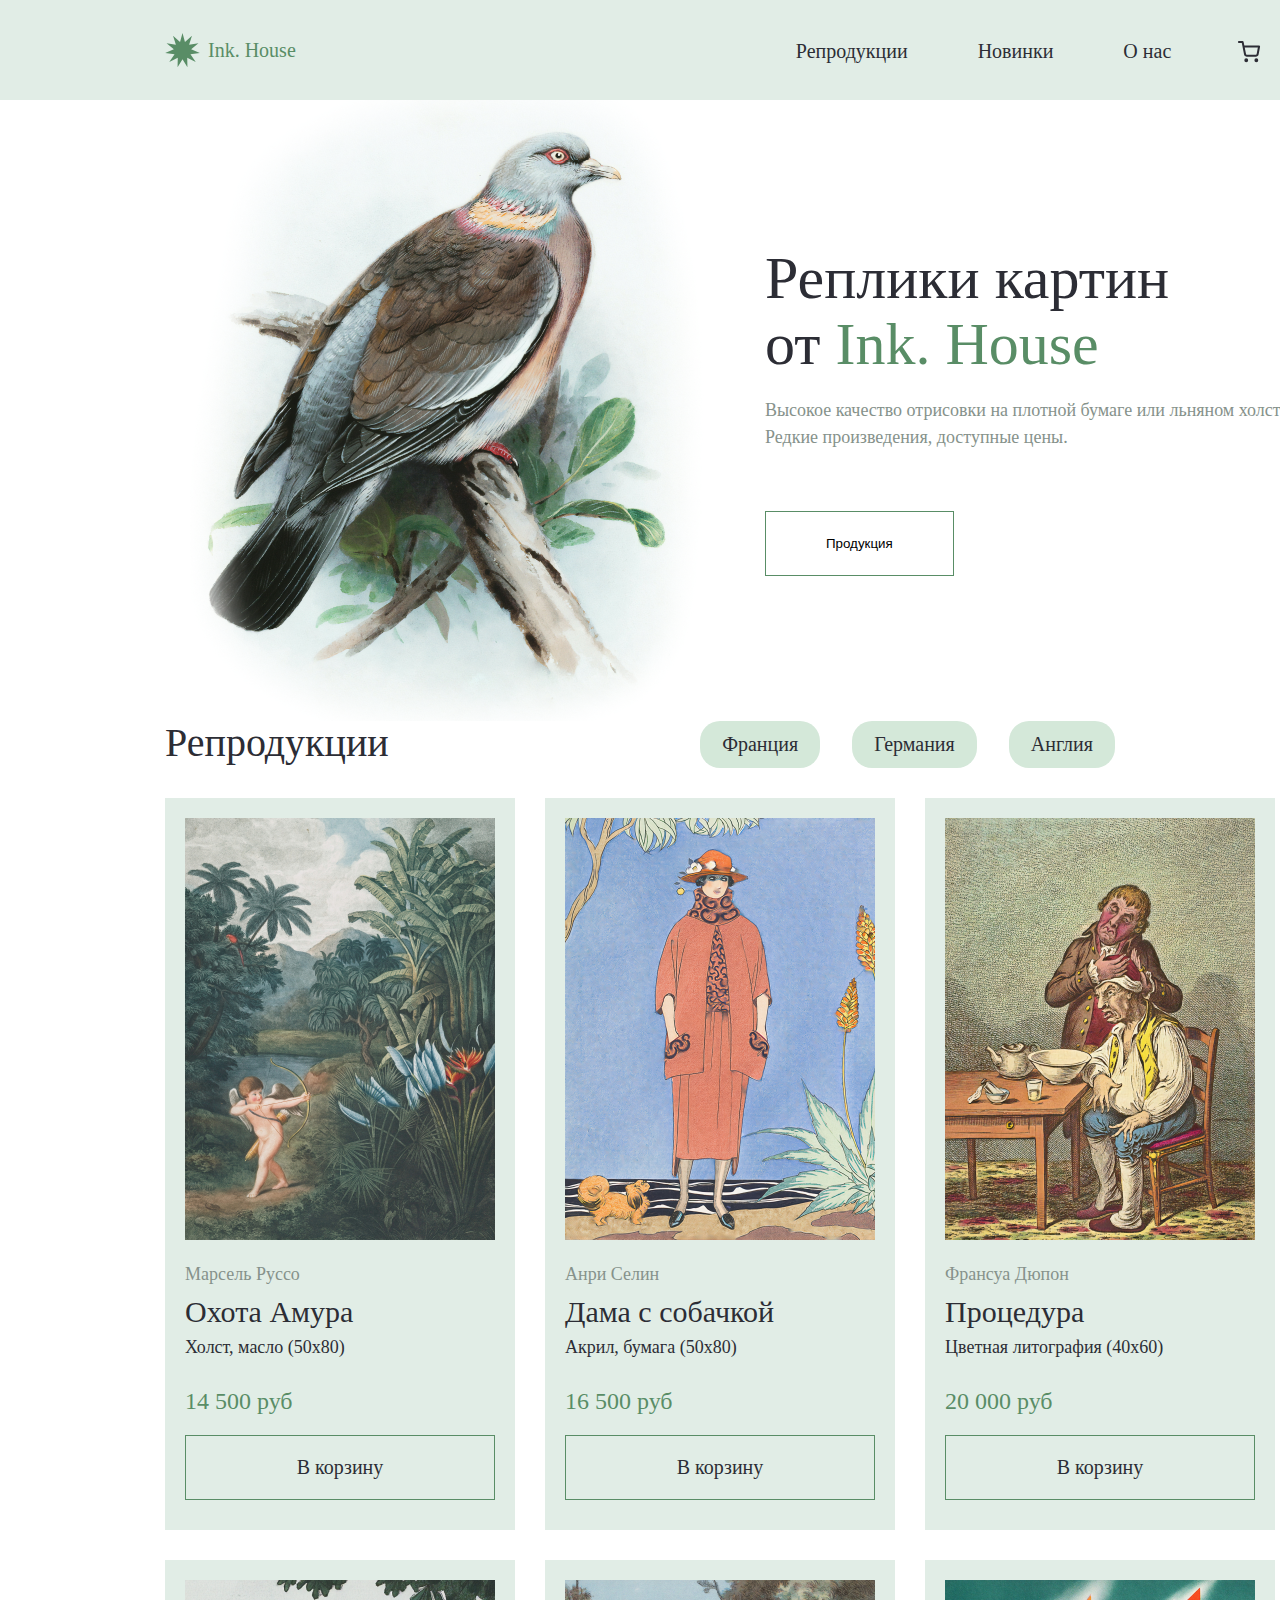
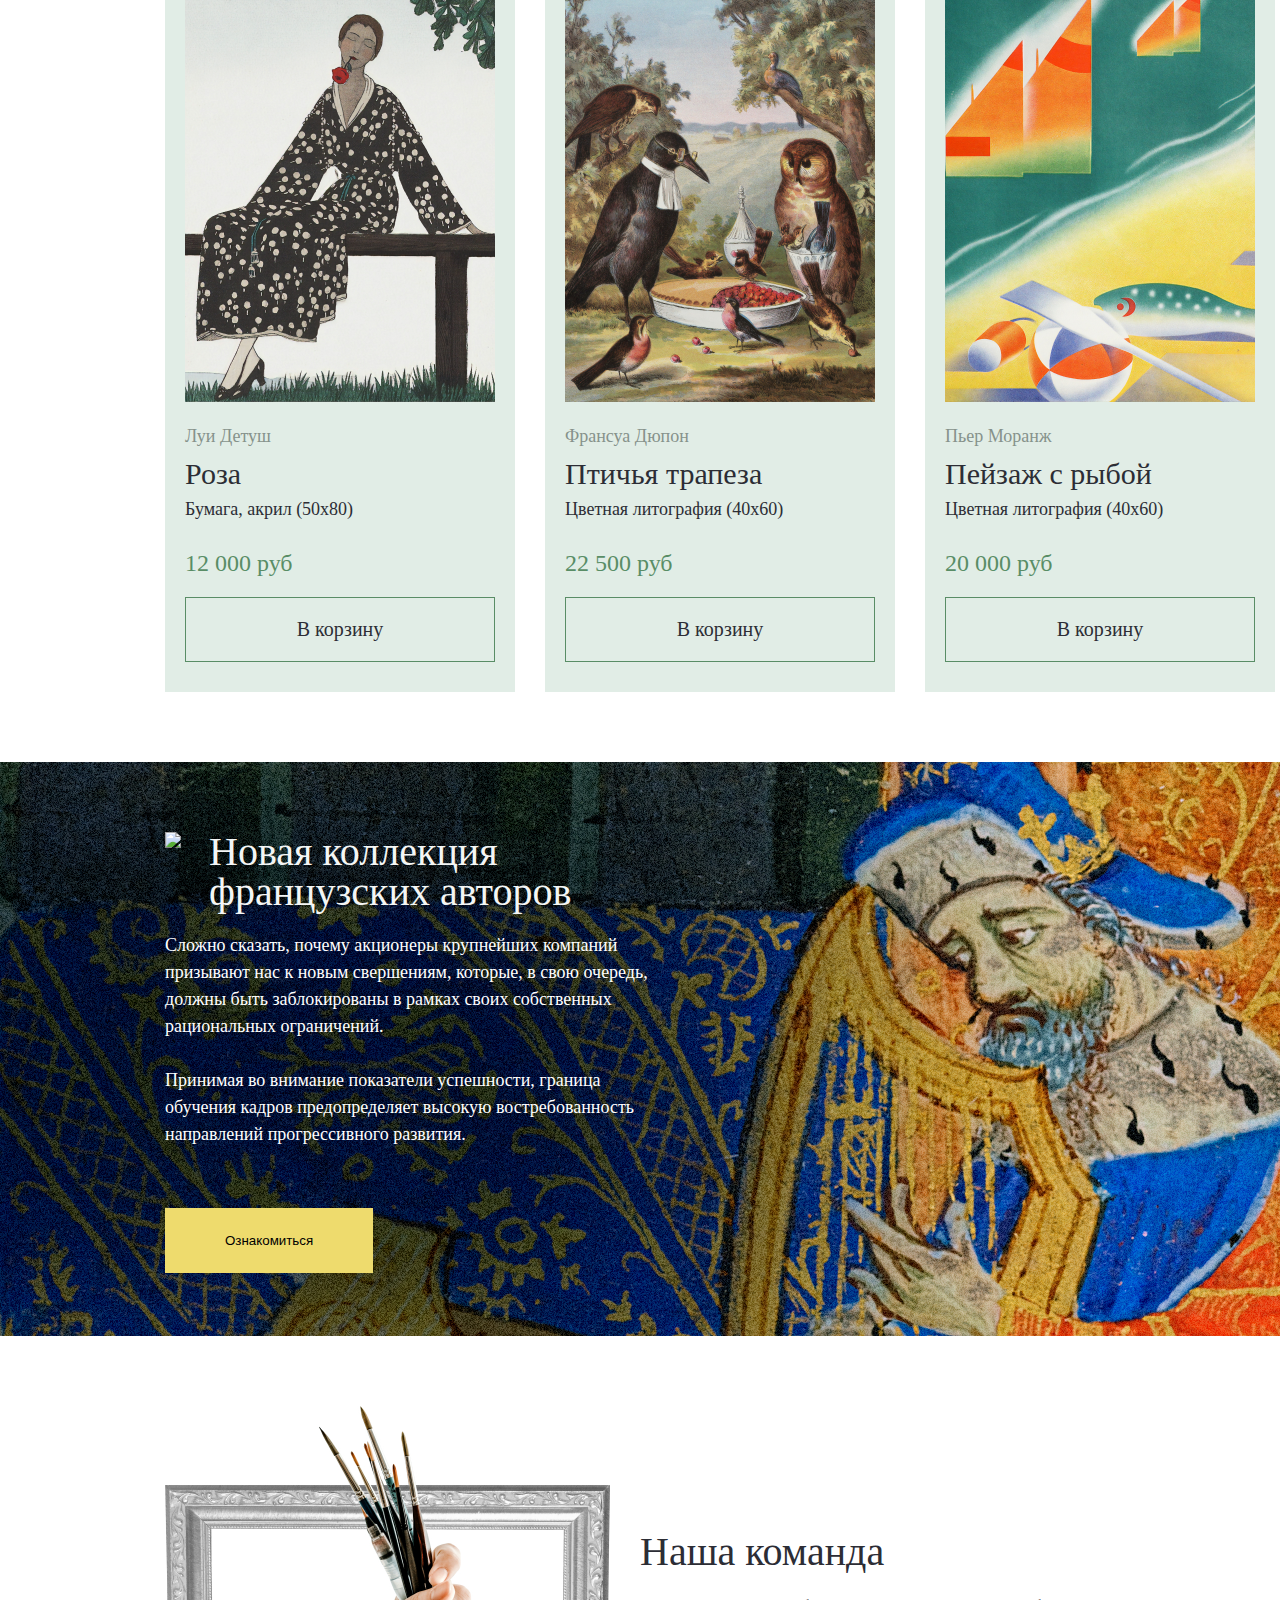
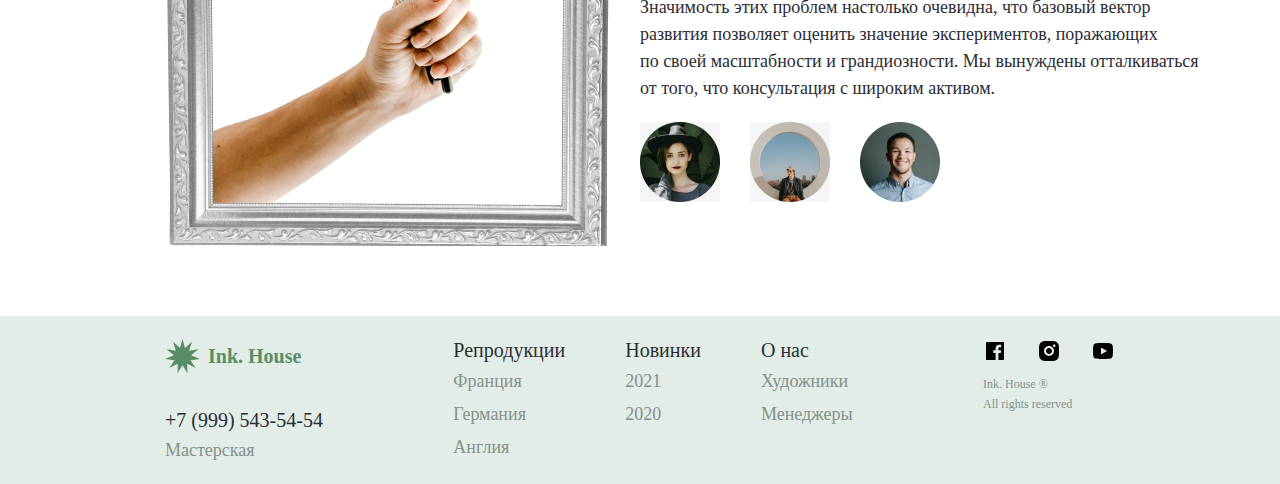
==== commit 1932a980: "House" ====
--- a/main.html
+++ b/main.html
@@ -23,9 +23,13 @@
             <!-- //menu -->
             <nav class="header__nav">
               <ul class="header__menu">
-                <li><a class="header__menu-itm" href="#">Репродукции</a></li>
-                <li><a class="header__menu-itm" href="#">Новинки</a></li>
-                <li><a class="header__menu-itm" href="#">О нас</a></li>
+                <li>
+                  <a class="header__menu-itm" href="#catalog">Репродукции</a>
+                </li>
+                <li>
+                  <a class="header__menu-itm" href="#new__wrapper">Новинки</a>
+                </li>
+                <li><a class="header__menu-itm" href="#team">О нас</a></li>
                 <li>
                   <a class="header__menu-itm-cart" href="#"
                     ><svg
@@ -56,7 +60,9 @@
                         stroke-linecap="round"
                         stroke-linejoin="round"
                       /></svg
-                    ><span class="header__menu-itm-cart-counter add_cart"
+                    ><span
+                      class="header__menu-itm-cart-counter"
+                      style="display: none"
                       >0</span
                     ></a
                   >
@@ -86,7 +92,7 @@
       </div>
     </section>
     <!-- //catalog -->
-    <section class="catalog">
+    <section id="catalog" class="catalog">
       <div class="container">
         <div class="catalog__wrapper">
           <div class="catalog__container">
@@ -102,7 +108,10 @@
           </div>
         </div>
         <!-- //card france -->
-        <div class="card__wrapper card__wrapper-js active" id="block1">
+        <div
+          class="card__wrapper card__wrapper-js active content-block"
+          id="block1"
+        >
           <!-- //card-1 -->
           <div class="card__container">
             <img class="card__img" src="style/img/jpj/france/1.jpg" alt="1" />
@@ -171,7 +180,7 @@
           </div>
         </div>
         <!-- //card germany -->
-        <div class="card__wrapper card__wrapper-js" id="block2">
+        <div class="card__wrapper card__wrapper-js content-block" id="block2">
           <!-- //card-1 -->
           <div class="card__container">
             <img class="card__img" src="style/img/jpj/germany/1.jpg" alt="1" />
@@ -240,7 +249,7 @@
           </div>
         </div>
         <!-- //card england -->
-        <div class="card__wrapper card__wrapper-js" id="block3">
+        <div class="card__wrapper card__wrapper-js content-block" id="block3">
           <!-- //card-1 -->
           <div class="card__container">
             <img class="card__img" src="style/img/jpj/england/1.jpg" alt="1" />
@@ -311,7 +320,7 @@
       </div>
     </section>
     <!-- //new__collection -->
-    <section class="new__wrapper">
+    <section id="new__wrapper" class="new__wrapper">
       <div class="container">
         <div class="new__block">
           <img src="/style/img/svg/3.svg" alt="3" />
@@ -325,7 +334,7 @@
         <button class="new__btn">Ознакомиться</button>
       </div>
     </section>
-    <section class="team">
+    <section id="team" class="team">
       <div class="container">
         <div class="team__wrapper">
           <img class="team__img" src="./style/img/jpj/11.jpg" alt="11" />
@@ -347,7 +356,7 @@
       </div>
     </section>
     <!-- //footer -->
-    <section class="footer">
+    <footer class="footer">
       <div class="container">
         <div class="footer__wrapper">
           <!-- //logo -->
@@ -374,9 +383,21 @@
             <div>
               <span class="footer__nav-title">Репродукции</span>
               <ul class="footer__nav-rows">
-                <li><a href="#">Франция</a></li>
-                <li><a href="#">Германия</a></li>
-                <li><a href="#">Англия</a></li>
+                <li>
+                  <a href="#" class="footer-link" data-target="block1"
+                    >Франция</a
+                  >
+                </li>
+                <li>
+                  <a href="#" class="footer-link" data-target="block2"
+                    >Германия</a
+                  >
+                </li>
+                <li>
+                  <a href="#" class="footer-link" data-target="block3"
+                    >Англия</a
+                  >
+                </li>
               </ul>
             </div>
             <div>
@@ -450,9 +471,8 @@
           </div>
         </div>
       </div>
-    </section>
-    <script src="style/js/cards.js"></script>
-    <script src="style/js/cart_item_count.js"></script>
-    <script src="style/js/btn_animation.js"></script>
+    </footer>
+
+    <script src="style/js/footer__links.js"></script>
   </body>
 </html>
